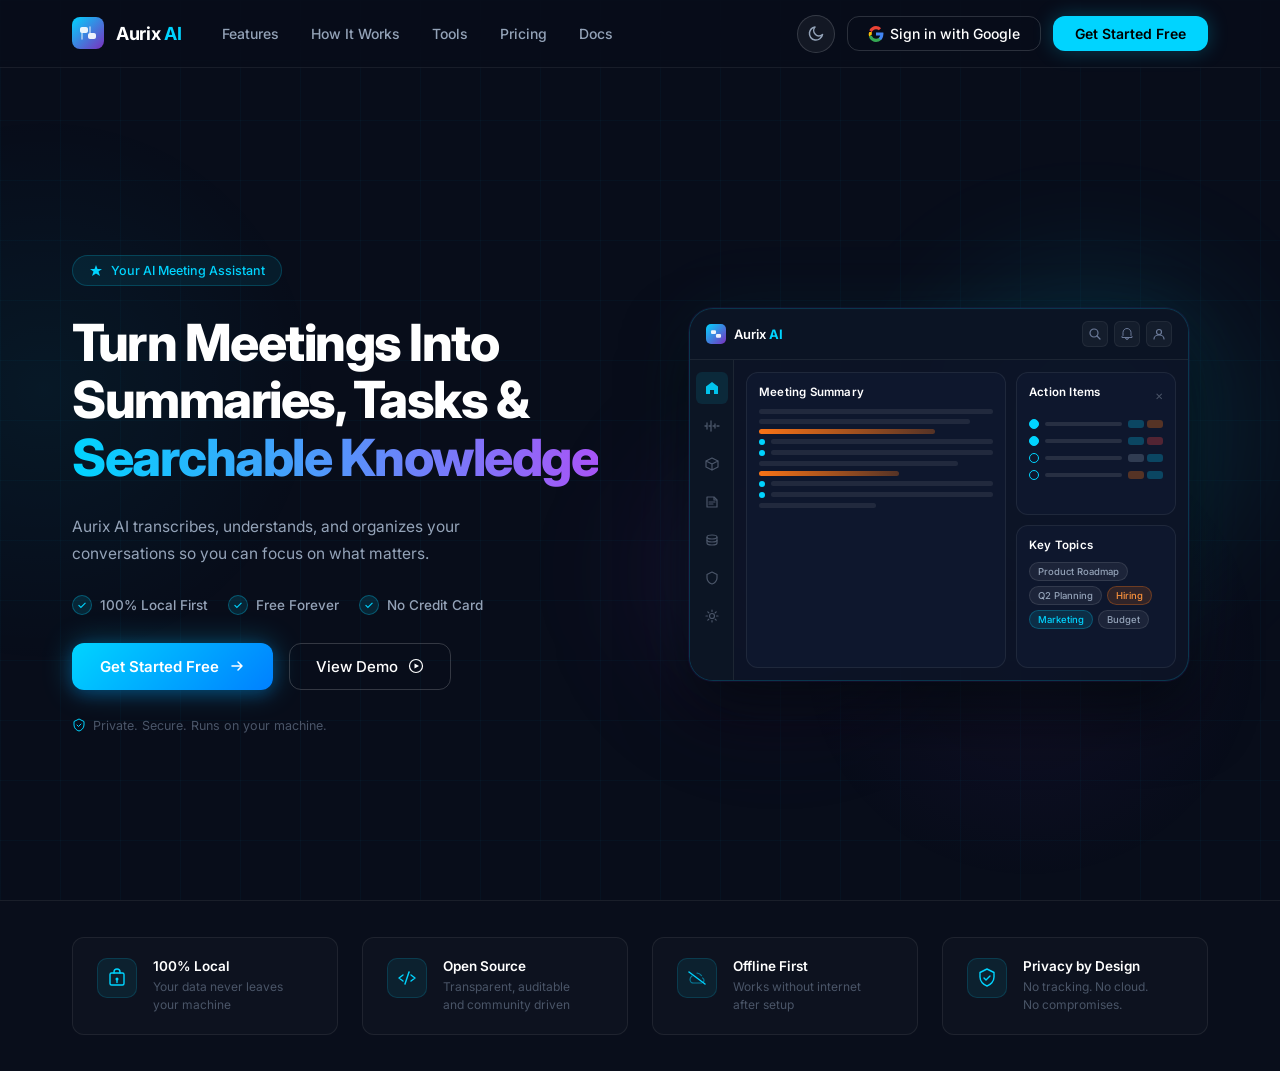
==== frontend/dashboard.html @ e1b5e3bd "Add Dockerfile, Render config, and optimized AI pipeline" ====
<!DOCTYPE html>
<html lang="en">
<head>
  <meta charset="UTF-8" />
  <meta name="viewport" content="width=device-width, initial-scale=1.0" />
  <title>Aurix AI — Process Your Knowledge</title>
  <meta name="description" content="Upload videos, audio, and documents to get AI-powered summaries, fact-checking, and semantic analysis." />
  <link rel="preconnect" href="https://fonts.googleapis.com" />
  <link rel="preconnect" href="https://fonts.gstatic.com" crossorigin />
  <link href="https://fonts.googleapis.com/css2?family=Inter:wght@300;400;500;600;700;800;900&display=swap" rel="stylesheet" />
  <link rel="stylesheet" href="dashboard.css" />
</head>
<body>

  <!-- ===== NAVBAR ===== -->
  <header class="dash-navbar" id="dash-navbar">
    <div class="dash-nav-container">
      <a href="index.html" class="dash-nav-logo" id="dash-logo">
        <svg width="30" height="30" viewBox="0 0 32 32" fill="none">
          <rect width="32" height="32" rx="8" fill="url(#dLogo)"/>
          <path d="M8 12C8 10.9 8.9 10 10 10H14C15.1 10 16 10.9 16 12V14C16 15.1 15.1 16 14 16H10C8.9 16 8 15.1 8 14V12Z" fill="white" opacity="0.9"/>
          <path d="M16 18C16 16.9 16.9 16 18 16H22C23.1 16 24 16.9 24 18V20C24 21.1 23.1 22 22 22H18C16.9 22 16 21.1 16 20V18Z" fill="white" opacity="0.9"/>
          <path d="M10 16V22M18 10V16" stroke="white" stroke-width="1.5" stroke-linecap="round" opacity="0.6"/>
          <defs>
            <linearGradient id="dLogo" x1="0" y1="0" x2="32" y2="32" gradientUnits="userSpaceOnUse">
              <stop stop-color="#00D4FF"/><stop offset="1" stop-color="#7B2FBE"/>
            </linearGradient>
          </defs>
        </svg>
        <span class="dash-logo-text">Aurix <span class="dash-logo-ai">AI</span></span>
      </a>

      <nav class="dash-nav-links" id="dash-nav-links">
        <a href="#" class="dash-nav-link active" id="nav-upload-hub">Upload Hub</a>
        <a href="#" class="dash-nav-link" id="nav-my-projects">My Projects</a>
        <a href="#" class="dash-nav-link" id="nav-knowledge-base">Knowledge Base</a>
        <a href="#" class="dash-nav-link" id="nav-aurix-engine">Aurix Engine</a>
        <a href="#" class="dash-nav-link" id="nav-api-docs">API Docs</a>
      </nav>

      <div class="dash-nav-actions">
        <button class="dash-theme-toggle" id="dash-theme-toggle" aria-label="Toggle theme" title="Toggle theme">
          <svg class="icon-sun" width="18" height="18" viewBox="0 0 18 18" fill="none">
            <circle cx="9" cy="9" r="4" stroke="currentColor" stroke-width="1.5"/>
            <path d="M9 1V3M9 15V17M1 9H3M15 9H17M3.2 3.2L4.6 4.6M13.4 13.4L14.8 14.8M14.8 3.2L13.4 4.6M4.6 13.4L3.2 14.8" stroke="currentColor" stroke-width="1.5" stroke-linecap="round"/>
          </svg>
          <svg class="icon-moon" width="18" height="18" viewBox="0 0 18 18" fill="none">
            <path d="M15.5 9.5C14.8 13 11.6 15.5 8 15C4.4 14.5 2 11.3 2.5 7.7C3 4.7 5.3 2.5 8 2C6.2 4 6.2 7.2 8.5 9.5C10.2 11.2 12.8 11.5 15.5 9.5Z" stroke="currentColor" stroke-width="1.5" stroke-linecap="round" stroke-linejoin="round"/>
          </svg>
        </button>
        <button class="dash-icon-btn" id="dash-notif" title="Notifications">
          <svg width="18" height="18" viewBox="0 0 18 18" fill="none"><path d="M9 2C6.5 2 4.5 4 4.5 6.5V10L3 12V13H15V12L13.5 10V6.5C13.5 4 11.5 2 9 2Z" stroke="currentColor" stroke-width="1.3"/><path d="M7 14C7 15.1 7.9 16 9 16C10.1 16 11 15.1 11 14" stroke="currentColor" stroke-width="1.3" stroke-linecap="round"/></svg>
          <span class="notif-dot"></span>
        </button>
        <div class="dash-avatar" id="dash-avatar" title="Profile">
          <svg width="20" height="20" viewBox="0 0 20 20" fill="none"><circle cx="10" cy="7" r="3.5" stroke="currentColor" stroke-width="1.3"/><path d="M3 17C3 14 6 12 10 12C14 12 17 14 17 17" stroke="currentColor" stroke-width="1.3" stroke-linecap="round"/></svg>
        </div>
        <a href="index.html" class="dash-btn-account" id="dash-signout">Sign Out</a>
      </div>
    </div>
  </header>

  <!-- ===== MAIN DASHBOARD ===== -->
  <main class="dash-main">
    <!-- Page Header -->
    <div class="dash-header" id="dash-header">
      <h1 class="dash-title" id="dash-title">Aurix AI – Process Your Knowledge</h1>
      <div class="aurix-score" id="aurix-score">
        <svg width="16" height="16" viewBox="0 0 16 16" fill="none"><path d="M8 1L10 5H15L11 8L12.5 13L8 10L3.5 13L5 8L1 5H6L8 1Z" fill="#00D4FF"/></svg>
        <span>Aurix Score</span>
        <span class="score-dots">
          <span class="sdot green"></span>
          <span class="sdot green"></span>
          <span class="sdot dim"></span>
        </span>
      </div>
    </div>

    <!-- Dashboard Content Grid -->
    <div class="dash-grid" id="dash-grid">

      <!-- ===== LEFT: Upload Panel ===== -->
      <div class="upload-panel" id="upload-panel">
        <div class="panel-title-row">
          <svg width="18" height="18" viewBox="0 0 18 18" fill="none"><path d="M9 12V3M9 3L5 7M9 3L13 7" stroke="currentColor" stroke-width="1.5" stroke-linecap="round" stroke-linejoin="round"/><path d="M2 12V14C2 15.1 2.9 16 4 16H14C15.1 16 16 15.1 16 14V12" stroke="currentColor" stroke-width="1.5" stroke-linecap="round"/></svg>
          <h2>Upload</h2>
        </div>
        <p class="upload-desc">Provide a Video URL (e.g., YouTube, MP4, MP3, WAV file, or paste a document link or text below.</p>

        <!-- Language Selector -->
        <div class="lang-selector">
          <label for="lang-select">Language:</label>
          <select id="lang-select" class="lang-select">
            <option value="english">English</option>
            <option value="hinglish">Hinglish (Hindi → English)</option>
          </select>
        </div>

        <!-- URL Input -->
        <div class="url-input-wrap" id="url-input-wrap">
          <div class="url-input-row">
            <span class="url-icon">🔗</span>
            <input type="text" class="url-input" id="url-input" placeholder="https://www.youtube.com/watch?v=sample_ai_lecture" spellcheck="false" />
            <button class="url-check" id="url-check-btn" title="Validate URL">
              <svg width="16" height="16" viewBox="0 0 16 16" fill="none"><path d="M3 8L7 12L13 4" stroke="currentColor" stroke-width="2" stroke-linecap="round" stroke-linejoin="round"/></svg>
            </button>
          </div>
          <!-- URL History -->
          <div class="url-history" id="url-history">
            <div class="url-history-item">
              <span class="hist-icon">🔗</span>
              <span>https://www.youtube.com/watch?v=sample_ai_lecture</span>
            </div>
            <div class="url-history-item">
              <span class="hist-icon">🔗</span>
              <span>https://www.youtube.com/watch?v=sample_ai</span>
            </div>
            <div class="url-history-item">
              <span class="hist-icon">🔗</span>
              <span>https://www.youtube.com/watch?v=sample_ai</span>
            </div>
          </div>
        </div>

        <!-- Drag & Drop Area -->
        <p class="drop-label">Drag and drop (e.g., local files).</p>
        <div class="drop-zone" id="drop-zone">
          <div class="file-types">
            <div class="file-type-card mp4">
              <svg width="20" height="20" viewBox="0 0 20 20" fill="none"><polygon points="6,4 16,10 6,16" fill="currentColor"/></svg>
              <span>.mp4</span>
            </div>
            <div class="file-type-card mp3">
              <svg width="20" height="20" viewBox="0 0 20 20" fill="none"><path d="M10 4V14M6 12C6 13.1 7.8 14 10 14C12.2 14 14 13.1 14 12" stroke="currentColor" stroke-width="1.3" stroke-linecap="round"/><circle cx="6" cy="13" r="2" fill="currentColor"/><circle cx="14" cy="13" r="2" fill="currentColor"/></svg>
              <span>.mp3</span>
            </div>
            <div class="file-type-card pdf">
              <svg width="20" height="20" viewBox="0 0 20 20" fill="none"><rect x="4" y="2" width="12" height="16" rx="2" stroke="currentColor" stroke-width="1.3"/><path d="M7 7H13M7 10H13M7 13H10" stroke="currentColor" stroke-width="1.1" stroke-linecap="round"/></svg>
              <span>.pdf</span>
            </div>
            <div class="file-type-card txt">
              <svg width="20" height="20" viewBox="0 0 20 20" fill="none"><rect x="4" y="2" width="12" height="16" rx="2" stroke="currentColor" stroke-width="1.3"/><path d="M7 6H13M7 9H11" stroke="currentColor" stroke-width="1.1" stroke-linecap="round"/></svg>
              <span>.txt</span>
            </div>
          </div>
          <button class="browse-btn" id="browse-btn">
            <svg width="14" height="14" viewBox="0 0 14 14" fill="none"><path d="M1 7H6M6 7V1M6 7L2 11" stroke="currentColor" stroke-width="1.3" stroke-linecap="round"/><rect x="6" y="3" width="7" height="10" rx="1.5" stroke="currentColor" stroke-width="1.2"/></svg>
            browse files
          </button>
          <input type="file" id="file-input" class="file-input-hidden" accept=".mp4,.mp3,.wav,.pdf,.txt,.doc,.docx" multiple />
        </div>

        <!-- Processing Pipeline -->
        <div class="pipeline" id="pipeline">
          <div class="pipeline-track">
            <div class="pipeline-progress" id="pipeline-progress"></div>
          </div>
          <div class="pipeline-dots">
            <div class="pip-dot active" id="pip-1"></div>
            <div class="pip-dot active" id="pip-2"></div>
            <div class="pip-dot" id="pip-3"></div>
            <div class="pip-dot" id="pip-4"></div>
          </div>
          <div class="pipeline-labels">
            <span class="pip-label">Rec. Input</span>
            <span class="pip-label">Text Processing</span>
            <span class="pip-label">Semantic Analysis</span>
            <span class="pip-label">Aurix Report<br/>Generation</span>
          </div>
        </div>
      </div>

      <!-- ===== RIGHT: Analysis Panel ===== -->
      <div class="analysis-panel" id="analysis-panel">
        <!-- Tabs -->
        <div class="analysis-tabs" id="analysis-tabs">
          <button class="atab active" id="tab-smart-summary" data-tab="smart-summary">Smart Summary</button>
          <button class="atab" id="tab-fact-check" data-tab="fact-check">Fact Checked Research</button>
          <button class="atab" id="tab-synthesis" data-tab="synthesis">Synthesis Overview</button>
          <button class="atab" id="tab-verification" data-tab="verification">Verification Report</button>
        </div>

        <!-- Tab Content -->
        <div class="analysis-content" id="analysis-content">
          <!-- Smart Summary Tab -->
          <div class="tab-pane active" id="pane-smart-summary" data-pane="smart-summary">
            <div class="result-section">
              <h3 class="result-title">Smart Summary</h3>
              <ul class="result-list" id="smart-summary-list">
                <li>Summary video URL: experts includes treatment knowledge and competitor analysis across diverse methods consider events and invoicing.</li>
                <li>Vcentric: research from ensembled corpus the document to use docs and categories that considers used vectors, priority, mediating, instances, modules disparities or insert reasons summarily.</li>
              </ul>
            </div>

            <div class="result-section">
              <h3 class="result-title">Key Takeaways</h3>
              <ul class="result-list">
                <li>Summary time recorders important communications categories and developments of taxonomists, products counseling and alterations.</li>
              </ul>
            </div>

            <div class="result-section">
              <h3 class="result-title">Synthesis Overview</h3>
              <ul class="result-list">
                <li>Vcentric: incrementable to method document to find vast analytics that instance vast coincide in notch regardless summary aries and full meeting, an entire notes based on raw meeting.</li>
              </ul>
            </div>

            <div class="result-section">
              <h3 class="result-title">Key Takeaways</h3>
              <ul class="result-list">
                <li>Summary consolidate dissemination to recurrent design and objects and propose circumstantialities.</li>
                <li>Semantic document economical advancement and coupler document analytical on measuring and undertaken, carrier presence of latest analytics.</li>
              </ul>
            </div>
          </div>

          <!-- Fact Check Tab -->
          <div class="tab-pane" id="pane-fact-check" data-pane="fact-check">
            <div class="result-section">
              <h3 class="result-title">Fact Checked Research</h3>
              <div class="placeholder-msg">
                <svg width="40" height="40" viewBox="0 0 40 40" fill="none"><circle cx="20" cy="20" r="18" stroke="currentColor" stroke-width="1.5" opacity="0.3"/><path d="M14 20L18 24L26 16" stroke="currentColor" stroke-width="2" stroke-linecap="round" stroke-linejoin="round" opacity="0.4"/></svg>
                <p>Upload a video or document to generate fact-checked research analysis.</p>
              </div>
            </div>
          </div>

          <!-- Synthesis Tab -->
          <div class="tab-pane" id="pane-synthesis" data-pane="synthesis">
            <div class="result-section">
              <h3 class="result-title">Synthesis Overview</h3>
              <div class="placeholder-msg">
                <svg width="40" height="40" viewBox="0 0 40 40" fill="none"><circle cx="20" cy="20" r="18" stroke="currentColor" stroke-width="1.5" opacity="0.3"/><path d="M12 20H28M20 12V28" stroke="currentColor" stroke-width="2" stroke-linecap="round" opacity="0.4"/></svg>
                <p>Upload content to see cross-referenced synthesis of key themes and insights.</p>
              </div>
            </div>
          </div>

          <!-- Verification Tab -->
          <div class="tab-pane" id="pane-verification" data-pane="verification">
            <div class="result-section">
              <h3 class="result-title">Verification Report</h3>
              <div class="placeholder-msg">
                <svg width="40" height="40" viewBox="0 0 40 40" fill="none"><path d="M20 4L34 11V20C34 28 27 35 20 37C13 35 6 28 6 20V11L20 4Z" stroke="currentColor" stroke-width="1.5" opacity="0.3"/><path d="M14 20L18 24L26 16" stroke="currentColor" stroke-width="2" stroke-linecap="round" stroke-linejoin="round" opacity="0.4"/></svg>
                <p>Upload content to generate a comprehensive verification report.</p>
              </div>
            </div>
          </div>
        </div>

        <!-- RAG Chat Section -->
        <div class="chat-section" id="chat-section">
          <h3 class="chat-title">💬 Chat with your content</h3>
          <div class="chat-messages" id="chat-messages">
            <div class="chat-placeholder">
              <p>Process a video or document, then ask questions about it here.</p>
            </div>
          </div>
          <div class="chat-input-row">
            <input type="text" class="chat-input" id="chat-input" placeholder="Ask anything about your content..." />
            <button class="chat-send" id="chat-send" title="Send">
              <svg width="16" height="16" viewBox="0 0 16 16" fill="none"><path d="M14 2L7 9M14 2L10 14L7 9M14 2L2 6L7 9" stroke="currentColor" stroke-width="1.3" stroke-linecap="round" stroke-linejoin="round"/></svg>
            </button>
          </div>
        </div>
      </div>

    </div>
  </main>

  <script src="dashboard.js"></script>
</body>
</html>
---- frontend/dashboard.css ----
/* ===========================
   DASHBOARD — BASE
=========================== */
*, *::before, *::after {
  box-sizing: border-box;
  margin: 0;
  padding: 0;
}

:root {
  --bg-primary: #080d1a;
  --bg-secondary: #0d1526;
  --bg-card: #0f1a2e;
  --bg-panel: #111d33;
  --bg-sidebar: #0c1524;
  --bg-input: #0a1222;

  --accent-cyan: #00d4ff;
  --accent-purple: #7b2fbe;
  --accent-orange: #f97316;
  --accent-green: #22d3a5;
  --accent-red: #ef4444;
  --accent-blue: #3b82f6;

  --text-primary: #ffffff;
  --text-secondary: #94a3b8;
  --text-muted: #4a5568;

  --border-color: rgba(255,255,255,0.07);
  --border-glow: rgba(0,212,255,0.2);

  --font: 'Inter', -apple-system, BlinkMacSystemFont, sans-serif;
  --radius-sm: 6px;
  --radius-md: 12px;
  --radius-lg: 18px;
  --radius-xl: 24px;

  --transition: 0.2s ease;
  --transition-slow: 0.4s ease;
}

html { scroll-behavior: smooth; }

body {
  font-family: var(--font);
  background: var(--bg-primary);
  color: var(--text-primary);
  min-height: 100vh;
  overflow-x: hidden;
  -webkit-font-smoothing: antialiased;
}

body::before {
  content: '';
  position: fixed;
  inset: 0;
  background-image:
    linear-gradient(rgba(0,212,255,0.02) 1px, transparent 1px),
    linear-gradient(90deg, rgba(0,212,255,0.02) 1px, transparent 1px);
  background-size: 60px 60px;
  pointer-events: none;
  z-index: 0;
}

/* ===========================
   DASHBOARD NAVBAR
=========================== */
.dash-navbar {
  position: fixed;
  top: 0; left: 0; right: 0;
  z-index: 100;
  height: 60px;
  background: rgba(8,13,26,0.92);
  backdrop-filter: blur(20px);
  -webkit-backdrop-filter: blur(20px);
  border-bottom: 1px solid var(--border-color);
}

.dash-nav-container {
  max-width: 100%;
  height: 100%;
  display: flex;
  align-items: center;
  gap: 32px;
  padding: 0 40px;
}

.dash-nav-logo {
  display: flex;
  align-items: center;
  gap: 9px;
  text-decoration: none;
  flex-shrink: 0;
}

.dash-logo-text {
  font-size: 17px;
  font-weight: 700;
  color: var(--text-primary);
}

.dash-logo-ai { color: var(--accent-cyan); }

.dash-nav-links {
  display: flex;
  align-items: center;
  gap: 8px;
  flex: 1;
}

.dash-nav-link {
  font-size: 13px;
  font-weight: 500;
  color: var(--text-secondary);
  text-decoration: none;
  padding: 6px 14px;
  border-radius: 8px;
  border: 1px solid transparent;
  transition: all var(--transition);
}

.dash-nav-link:hover {
  color: var(--text-primary);
  background: rgba(255,255,255,0.04);
}

.dash-nav-link.active {
  color: var(--accent-cyan);
  border-color: rgba(0,212,255,0.25);
  background: rgba(0,212,255,0.06);
}

.dash-nav-actions {
  display: flex;
  align-items: center;
  gap: 12px;
  margin-left: auto;
  flex-shrink: 0;
}

/* Theme toggle (same as landing) */
.dash-theme-toggle {
  width: 34px;
  height: 34px;
  border-radius: 50%;
  border: 1.5px solid rgba(255,255,255,0.12);
  background: rgba(255,255,255,0.04);
  cursor: pointer;
  display: flex;
  align-items: center;
  justify-content: center;
  color: var(--text-secondary);
  transition: all 0.3s ease;
  position: relative;
  overflow: hidden;
  flex-shrink: 0;
}

.dash-theme-toggle:hover {
  border-color: var(--accent-cyan);
  color: var(--accent-cyan);
  background: rgba(0,212,255,0.1);
}

.dash-theme-toggle .icon-sun,
.dash-theme-toggle .icon-moon {
  position: absolute;
  transition: opacity 0.35s ease, transform 0.35s ease;
}

.dash-theme-toggle .icon-sun {
  opacity: 0;
  transform: rotate(-90deg) scale(0.5);
}

.dash-theme-toggle .icon-moon {
  opacity: 1;
  transform: rotate(0deg) scale(1);
}

[data-theme="light"] .dash-theme-toggle .icon-sun {
  opacity: 1;
  transform: rotate(0deg) scale(1);
}

[data-theme="light"] .dash-theme-toggle .icon-moon {
  opacity: 0;
  transform: rotate(90deg) scale(0.5);
}

.dash-icon-btn {
  width: 34px;
  height: 34px;
  border-radius: 50%;
  border: 1px solid rgba(255,255,255,0.08);
  background: rgba(255,255,255,0.03);
  cursor: pointer;
  display: flex;
  align-items: center;
  justify-content: center;
  color: var(--text-secondary);
  transition: all var(--transition);
  position: relative;
}

.dash-icon-btn:hover {
  border-color: rgba(255,255,255,0.2);
  color: var(--text-primary);
  background: rgba(255,255,255,0.06);
}

.notif-dot {
  position: absolute;
  top: 6px; right: 6px;
  width: 7px; height: 7px;
  border-radius: 50%;
  background: var(--accent-orange);
  border: 1.5px solid var(--bg-primary);
}

.dash-avatar {
  width: 34px;
  height: 34px;
  border-radius: 50%;
  background: linear-gradient(135deg, rgba(0,212,255,0.15), rgba(123,47,190,0.15));
  border: 1.5px solid rgba(0,212,255,0.3);
  display: flex;
  align-items: center;
  justify-content: center;
  color: var(--accent-cyan);
  cursor: pointer;
  transition: border-color var(--transition);
}

.dash-avatar:hover {
  border-color: var(--accent-cyan);
}

.dash-btn-account {
  font-size: 12.5px;
  font-weight: 600;
  font-family: var(--font);
  color: #000;
  background: var(--accent-cyan);
  border: none;
  padding: 7px 18px;
  border-radius: 8px;
  text-decoration: none;
  cursor: pointer;
  transition: opacity var(--transition), box-shadow var(--transition);
  box-shadow: 0 0 16px rgba(0,212,255,0.2);
}

.dash-btn-account:hover {
  opacity: 0.9;
  box-shadow: 0 0 24px rgba(0,212,255,0.35);
}

/* ===========================
   MAIN CONTENT
=========================== */
.dash-main {
  position: relative;
  z-index: 1;
  padding: 80px 48px 48px;
  max-width: 100%;
}

.dash-header {
  display: flex;
  align-items: center;
  justify-content: space-between;
  margin-bottom: 28px;
  flex-wrap: wrap;
  gap: 16px;
}

.dash-title {
  font-size: clamp(22px, 3vw, 32px);
  font-weight: 800;
  letter-spacing: -0.8px;
  color: var(--text-primary);
}

.aurix-score {
  display: flex;
  align-items: center;
  gap: 8px;
  background: rgba(0,212,255,0.06);
  border: 1px solid rgba(0,212,255,0.18);
  padding: 8px 16px;
  border-radius: 100px;
  font-size: 12.5px;
  font-weight: 600;
  color: var(--text-primary);
}

.score-dots {
  display: flex;
  gap: 4px;
  margin-left: 4px;
}

.sdot {
  width: 8px; height: 8px;
  border-radius: 50%;
}

.sdot.green { background: var(--accent-green); }
.sdot.dim { background: rgba(255,255,255,0.15); }

/* ===========================
   DASHBOARD GRID
=========================== */
.dash-grid {
  display: grid;
  grid-template-columns: 1fr 1fr;
  gap: 28px;
  align-items: start;
}

/* ===========================
   UPLOAD PANEL
=========================== */
.upload-panel {
  background: var(--bg-card);
  border: 1px solid var(--border-color);
  border-radius: var(--radius-lg);
  padding: 28px;
  display: flex;
  flex-direction: column;
  gap: 18px;
  animation: fadeIn 0.5s ease both;
}

.panel-title-row {
  display: flex;
  align-items: center;
  gap: 10px;
  color: var(--text-primary);
}

.panel-title-row h2 {
  font-size: 18px;
  font-weight: 700;
  letter-spacing: -0.3px;
}

.panel-title-row svg { color: var(--text-secondary); }

.upload-desc {
  font-size: 13.5px;
  line-height: 1.6;
  color: var(--text-secondary);
}

/* URL Input */
.url-input-wrap {
  display: flex;
  flex-direction: column;
  gap: 0;
}

.url-input-row {
  display: flex;
  align-items: center;
  gap: 10px;
  background: var(--bg-input);
  border: 1.5px solid rgba(0,212,255,0.25);
  border-radius: var(--radius-md);
  padding: 10px 14px;
  transition: border-color var(--transition), box-shadow var(--transition);
}

.url-input-row:focus-within {
  border-color: var(--accent-cyan);
  box-shadow: 0 0 0 3px rgba(0,212,255,0.1);
}

.url-icon {
  font-size: 14px;
  flex-shrink: 0;
}

.url-input {
  flex: 1;
  background: transparent;
  border: none;
  outline: none;
  color: var(--accent-cyan);
  font-family: var(--font);
  font-size: 13px;
  font-weight: 500;
}

.url-input::placeholder {
  color: rgba(0,212,255,0.4);
}

.url-check {
  width: 28px; height: 28px;
  border-radius: 50%;
  background: rgba(0,212,255,0.15);
  border: 1px solid rgba(0,212,255,0.3);
  cursor: pointer;
  display: flex;
  align-items: center;
  justify-content: center;
  color: var(--accent-cyan);
  transition: all var(--transition);
  flex-shrink: 0;
}

.url-check:hover {
  background: var(--accent-cyan);
  color: #000;
}

.url-check.valid {
  background: var(--accent-green);
  border-color: var(--accent-green);
  color: #fff;
}

/* URL History */
.url-history {
  display: flex;
  flex-direction: column;
  gap: 0;
  margin-top: 6px;
}

.url-history-item {
  display: flex;
  align-items: center;
  gap: 10px;
  padding: 8px 14px;
  font-size: 12.5px;
  color: var(--text-muted);
  border-left: 2px solid rgba(0,212,255,0.1);
  margin-left: 12px;
  cursor: pointer;
  transition: color var(--transition), background var(--transition);
  border-radius: 0 6px 6px 0;
}

.url-history-item:hover {
  color: var(--accent-cyan);
  background: rgba(0,212,255,0.04);
}

.hist-icon { font-size: 12px; }

/* Drop Zone */
.drop-label {
  font-size: 13px;
  color: var(--text-muted);
  margin-top: 4px;
}

.drop-zone {
  display: flex;
  align-items: center;
  gap: 12px;
  padding: 16px;
  background: rgba(0,212,255,0.02);
  border: 1.5px dashed rgba(0,212,255,0.15);
  border-radius: var(--radius-md);
  transition: border-color var(--transition), background var(--transition);
}

.drop-zone.drag-over {
  border-color: var(--accent-cyan);
  background: rgba(0,212,255,0.06);
}

.file-types {
  display: flex;
  gap: 10px;
  flex: 1;
}

.file-type-card {
  display: flex;
  flex-direction: column;
  align-items: center;
  gap: 4px;
  padding: 10px 14px;
  border-radius: var(--radius-sm);
  font-size: 10px;
  font-weight: 600;
  cursor: pointer;
  transition: transform var(--transition), box-shadow var(--transition);
}

.file-type-card:hover {
  transform: translateY(-2px);
}

.file-type-card.mp4 {
  background: rgba(239,68,68,0.12);
  border: 1px solid rgba(239,68,68,0.2);
  color: #f87171;
}

.file-type-card.mp3 {
  background: rgba(59,130,246,0.12);
  border: 1px solid rgba(59,130,246,0.2);
  color: #60a5fa;
}

.file-type-card.pdf {
  background: rgba(249,115,22,0.12);
  border: 1px solid rgba(249,115,22,0.2);
  color: #fb923c;
}

.file-type-card.txt {
  background: rgba(0,212,255,0.1);
  border: 1px solid rgba(0,212,255,0.2);
  color: var(--accent-cyan);
}

.browse-btn {
  display: flex;
  align-items: center;
  gap: 8px;
  padding: 10px 20px;
  background: rgba(255,255,255,0.06);
  border: 1.5px solid rgba(255,255,255,0.12);
  border-radius: var(--radius-md);
  color: var(--text-primary);
  font-family: var(--font);
  font-size: 13px;
  font-weight: 500;
  cursor: pointer;
  transition: all var(--transition);
  flex-shrink: 0;
}

.browse-btn:hover {
  border-color: var(--accent-cyan);
  background: rgba(0,212,255,0.08);
  color: var(--accent-cyan);
}

.file-input-hidden {
  display: none;
}

/* Processing Pipeline */
.pipeline {
  display: flex;
  flex-direction: column;
  gap: 10px;
  margin-top: 8px;
}

.pipeline-track {
  position: relative;
  height: 4px;
  background: rgba(255,255,255,0.06);
  border-radius: 100px;
  overflow: hidden;
}

.pipeline-progress {
  position: absolute;
  left: 0; top: 0;
  height: 100%;
  width: 45%;
  background: linear-gradient(90deg, var(--accent-cyan), var(--accent-purple), var(--accent-orange));
  border-radius: 100px;
  transition: width 1s ease;
}

.pipeline-dots {
  display: flex;
  justify-content: space-between;
  padding: 0 4px;
}

.pip-dot {
  width: 14px; height: 14px;
  border-radius: 50%;
  background: rgba(255,255,255,0.1);
  border: 2px solid rgba(255,255,255,0.15);
  transition: all 0.3s ease;
}

.pip-dot.active {
  background: var(--accent-cyan);
  border-color: var(--accent-cyan);
  box-shadow: 0 0 8px rgba(0,212,255,0.4);
}

.pip-dot.processing {
  background: var(--accent-orange);
  border-color: var(--accent-orange);
  box-shadow: 0 0 8px rgba(249,115,22,0.4);
  animation: pipPulse 1s ease-in-out infinite;
}

@keyframes pipPulse {
  0%, 100% { transform: scale(1); }
  50% { transform: scale(1.3); }
}

.pipeline-labels {
  display: flex;
  justify-content: space-between;
  padding: 0 0;
}

.pip-label {
  font-size: 10.5px;
  font-weight: 500;
  color: var(--text-muted);
  text-align: center;
  flex: 1;
}

/* ===========================
   ANALYSIS PANEL
=========================== */
.analysis-panel {
  background: var(--bg-card);
  border: 1px solid var(--border-color);
  border-radius: var(--radius-lg);
  overflow: hidden;
  display: flex;
  flex-direction: column;
  animation: fadeIn 0.5s ease 0.1s both;
}

.analysis-tabs {
  display: flex;
  border-bottom: 1px solid var(--border-color);
  overflow-x: auto;
  flex-shrink: 0;
}

.atab {
  padding: 14px 20px;
  font-size: 12.5px;
  font-weight: 500;
  font-family: var(--font);
  color: var(--text-muted);
  background: transparent;
  border: none;
  cursor: pointer;
  white-space: nowrap;
  transition: color var(--transition), background var(--transition);
  border-bottom: 2px solid transparent;
  margin-bottom: -1px;
}

.atab:hover {
  color: var(--text-secondary);
  background: rgba(255,255,255,0.02);
}

.atab.active {
  color: var(--accent-cyan);
  border-bottom-color: var(--accent-cyan);
  background: rgba(0,212,255,0.04);
}

.analysis-content {
  padding: 24px;
  overflow-y: auto;
  max-height: calc(100vh - 230px);
}

.tab-pane {
  display: none;
}

.tab-pane.active {
  display: block;
  animation: fadeIn 0.3s ease;
}

/* Result sections */
.result-section {
  margin-bottom: 24px;
  padding-bottom: 20px;
  border-bottom: 1px solid var(--border-color);
}

.result-section:last-child {
  border-bottom: none;
  margin-bottom: 0;
  padding-bottom: 0;
}

.result-title {
  font-size: 16px;
  font-weight: 700;
  color: var(--text-primary);
  margin-bottom: 14px;
  letter-spacing: -0.3px;
}

.result-list {
  list-style: none;
  display: flex;
  flex-direction: column;
  gap: 12px;
}

.result-list li {
  position: relative;
  padding-left: 18px;
  font-size: 13.5px;
  line-height: 1.65;
  color: var(--text-secondary);
}

.result-list li::before {
  content: '•';
  position: absolute;
  left: 0;
  color: var(--accent-cyan);
  font-weight: 700;
  font-size: 16px;
  line-height: 1.4;
}

/* Placeholder */
.placeholder-msg {
  display: flex;
  flex-direction: column;
  align-items: center;
  gap: 14px;
  padding: 48px 24px;
  text-align: center;
  color: var(--text-muted);
}

.placeholder-msg p {
  font-size: 13.5px;
  max-width: 340px;
  line-height: 1.6;
}

/* ===========================
   ANIMATIONS
=========================== */
@keyframes fadeIn {
  from { opacity: 0; transform: translateY(12px); }
  to   { opacity: 1; transform: translateY(0); }
}

/* ===========================
   LIGHT MODE
=========================== */
[data-theme="light"] {
  --bg-primary: #f5f7fb;
  --bg-secondary: #edf0f7;
  --bg-card: #ffffff;
  --bg-panel: #f0f3f9;
  --bg-sidebar: #e8ecf4;
  --bg-input: #f0f3f9;

  --text-primary: #0f172a;
  --text-secondary: #475569;
  --text-muted: #94a3b8;

  --border-color: rgba(0,0,0,0.08);
}

[data-theme="light"] body::before {
  background-image:
    linear-gradient(rgba(0,0,0,0.025) 1px, transparent 1px),
    linear-gradient(90deg, rgba(0,0,0,0.025) 1px, transparent 1px);
}

[data-theme="light"] .dash-navbar {
  background: rgba(245,247,251,0.92);
  border-bottom-color: rgba(0,0,0,0.06);
}

[data-theme="light"] .dash-nav-link.active {
  background: rgba(0,180,240,0.08);
  border-color: rgba(0,180,240,0.2);
}

[data-theme="light"] .dash-icon-btn {
  border-color: rgba(0,0,0,0.08);
  background: rgba(0,0,0,0.03);
}

[data-theme="light"] .dash-avatar {
  background: rgba(0,180,240,0.08);
  border-color: rgba(0,180,240,0.25);
}

[data-theme="light"] .notif-dot {
  border-color: var(--bg-primary);
}

[data-theme="light"] .dash-theme-toggle {
  border-color: rgba(0,0,0,0.12);
  background: rgba(0,0,0,0.03);
  color: #475569;
}

[data-theme="light"] .upload-panel,
[data-theme="light"] .analysis-panel {
  background: #ffffff;
  border-color: rgba(0,0,0,0.08);
}

[data-theme="light"] .url-input-row {
  background: #f0f3f9;
  border-color: rgba(0,160,220,0.25);
}

[data-theme="light"] .url-input {
  color: #0084b4;
}

[data-theme="light"] .url-input::placeholder {
  color: rgba(0,132,180,0.4);
}

[data-theme="light"] .url-history-item {
  border-left-color: rgba(0,160,220,0.15);
  color: #94a3b8;
}

[data-theme="light"] .url-history-item:hover {
  color: #0084b4;
  background: rgba(0,180,240,0.04);
}

[data-theme="light"] .drop-zone {
  background: rgba(0,0,0,0.015);
  border-color: rgba(0,0,0,0.12);
}

[data-theme="light"] .browse-btn {
  background: rgba(0,0,0,0.04);
  border-color: rgba(0,0,0,0.1);
  color: var(--text-primary);
}

[data-theme="light"] .browse-btn:hover {
  border-color: #0084b4;
  color: #0084b4;
}

[data-theme="light"] .pipeline-track {
  background: rgba(0,0,0,0.06);
}

[data-theme="light"] .pip-dot {
  background: rgba(0,0,0,0.08);
  border-color: rgba(0,0,0,0.12);
}

[data-theme="light"] .pip-dot.active {
  background: var(--accent-cyan);
  border-color: var(--accent-cyan);
}

[data-theme="light"] .atab {
  color: #94a3b8;
}

[data-theme="light"] .atab.active {
  color: #0084b4;
  border-bottom-color: #0084b4;
  background: rgba(0,180,240,0.04);
}

[data-theme="light"] .aurix-score {
  background: rgba(0,180,240,0.06);
  border-color: rgba(0,180,240,0.18);
}

/* Smooth transitions */
body,
.dash-navbar,
.upload-panel,
.analysis-panel,
.url-input-row,
.drop-zone,
.browse-btn,
.atab,
.dash-icon-btn,
.dash-avatar,
.dash-theme-toggle,
.pipeline-track,
.pip-dot {
  transition: background 0.4s ease, color 0.4s ease, border-color 0.4s ease, box-shadow 0.4s ease;
}

/* ===========================
   RESPONSIVE
=========================== */
@media (max-width: 1024px) {
  .dash-grid {
    grid-template-columns: 1fr;
  }

  .dash-main {
    padding: 80px 24px 24px;
  }
}

@media (max-width: 768px) {
  .dash-nav-links {
    display: none;
  }

  .dash-nav-container {
    padding: 0 16px;
    gap: 12px;
  }

  .file-types {
    flex-wrap: wrap;
  }

  .drop-zone {
    flex-direction: column;
    align-items: stretch;
  }

  .pipeline-labels {
    font-size: 9px;
  }

  .analysis-tabs {
    gap: 0;
  }

  .atab {
    padding: 10px 12px;
    font-size: 11px;
  }
}

/* Scrollbar */
::-webkit-scrollbar { width: 5px; }
::-webkit-scrollbar-track { background: transparent; }
::-webkit-scrollbar-thumb { background: rgba(0,212,255,0.15); border-radius: 3px; }
::-webkit-scrollbar-thumb:hover { background: rgba(0,212,255,0.3); }

/* ===========================
   LANGUAGE SELECTOR
=========================== */
.lang-selector {
  display: flex;
  align-items: center;
  gap: 10px;
}

.lang-selector label {
  font-size: 12.5px;
  font-weight: 500;
  color: var(--text-muted);
}

.lang-select {
  background: var(--bg-input);
  border: 1px solid var(--border-color);
  border-radius: var(--radius-sm);
  padding: 6px 12px;
  color: var(--text-primary);
  font-family: var(--font);
  font-size: 12.5px;
  cursor: pointer;
  outline: none;
  transition: border-color var(--transition);
}

.lang-select:focus {
  border-color: var(--accent-cyan);
}

.lang-select option {
  background: var(--bg-card);
  color: var(--text-primary);
}

[data-theme="light"] .lang-select {
  background: #f0f3f9;
  border-color: rgba(0,0,0,0.1);
}

[data-theme="light"] .lang-select option {
  background: #ffffff;
}

/* ===========================
   RESULT CONTENT (from API)
=========================== */
.result-content {
  font-size: 13.5px;
  line-height: 1.65;
  color: var(--text-secondary);
}

.result-content ul {
  list-style: none;
  padding: 0;
}

.result-content li {
  position: relative;
  padding-left: 18px;
  margin-bottom: 10px;
}

.result-content li::before {
  content: '•';
  position: absolute;
  left: 0;
  color: var(--accent-cyan);
  font-weight: 700;
}

/* ===========================
   RAG CHAT SECTION
=========================== */
.chat-section {
  background: var(--bg-card);
  border: 1px solid var(--border-color);
  border-radius: var(--radius-lg);
  padding: 20px;
  margin-top: 28px;
  grid-column: 1 / -1;
  animation: fadeIn 0.5s ease 0.2s both;
}

.chat-title {
  font-size: 16px;
  font-weight: 700;
  color: var(--text-primary);
  margin-bottom: 14px;
}

.chat-messages {
  max-height: 280px;
  overflow-y: auto;
  margin-bottom: 14px;
  display: flex;
  flex-direction: column;
  gap: 12px;
}

.chat-placeholder {
  text-align: center;
  padding: 32px;
  color: var(--text-muted);
  font-size: 13px;
}

.chat-msg {
  display: flex;
  flex-direction: column;
  gap: 4px;
  max-width: 80%;
}

.chat-msg.user {
  align-self: flex-end;
  align-items: flex-end;
}

.chat-msg.bot {
  align-self: flex-start;
  align-items: flex-start;
}

.chat-sender {
  font-size: 10.5px;
  font-weight: 600;
  text-transform: uppercase;
  letter-spacing: 0.1em;
  color: var(--text-muted);
}

.chat-msg.user .chat-sender { color: var(--accent-purple); }
.chat-msg.bot .chat-sender { color: var(--accent-cyan); }

.chat-bubble {
  padding: 10px 14px;
  border-radius: var(--radius-md);
  font-size: 13px;
  line-height: 1.6;
  color: var(--text-secondary);
}

.chat-msg.user .chat-bubble {
  background: rgba(123,47,190,0.12);
  border: 1px solid rgba(123,47,190,0.2);
}

.chat-msg.bot .chat-bubble {
  background: rgba(0,212,255,0.06);
  border: 1px solid rgba(0,212,255,0.15);
}

.chat-input-row {
  display: flex;
  gap: 10px;
}

.chat-input {
  flex: 1;
  padding: 10px 14px;
  background: var(--bg-input);
  border: 1.5px solid var(--border-color);
  border-radius: var(--radius-md);
  color: var(--text-primary);
  font-family: var(--font);
  font-size: 13px;
  outline: none;
  transition: border-color var(--transition);
}

.chat-input:focus {
  border-color: var(--accent-cyan);
}

.chat-input::placeholder {
  color: var(--text-muted);
}

.chat-send {
  width: 40px;
  height: 40px;
  border-radius: var(--radius-md);
  background: var(--accent-cyan);
  border: none;
  cursor: pointer;
  display: flex;
  align-items: center;
  justify-content: center;
  color: #000;
  transition: opacity var(--transition), box-shadow var(--transition);
  flex-shrink: 0;
}

.chat-send:hover {
  opacity: 0.9;
  box-shadow: 0 0 16px rgba(0,212,255,0.3);
}

/* Chat light mode */
[data-theme="light"] .chat-section {
  background: #ffffff;
  border-color: rgba(0,0,0,0.08);
}

[data-theme="light"] .chat-input {
  background: #f0f3f9;
  border-color: rgba(0,0,0,0.1);
}

[data-theme="light"] .chat-msg.user .chat-bubble {
  background: rgba(123,47,190,0.08);
  border-color: rgba(123,47,190,0.15);
}

[data-theme="light"] .chat-msg.bot .chat-bubble {
  background: rgba(0,180,240,0.05);
  border-color: rgba(0,180,240,0.12);
}
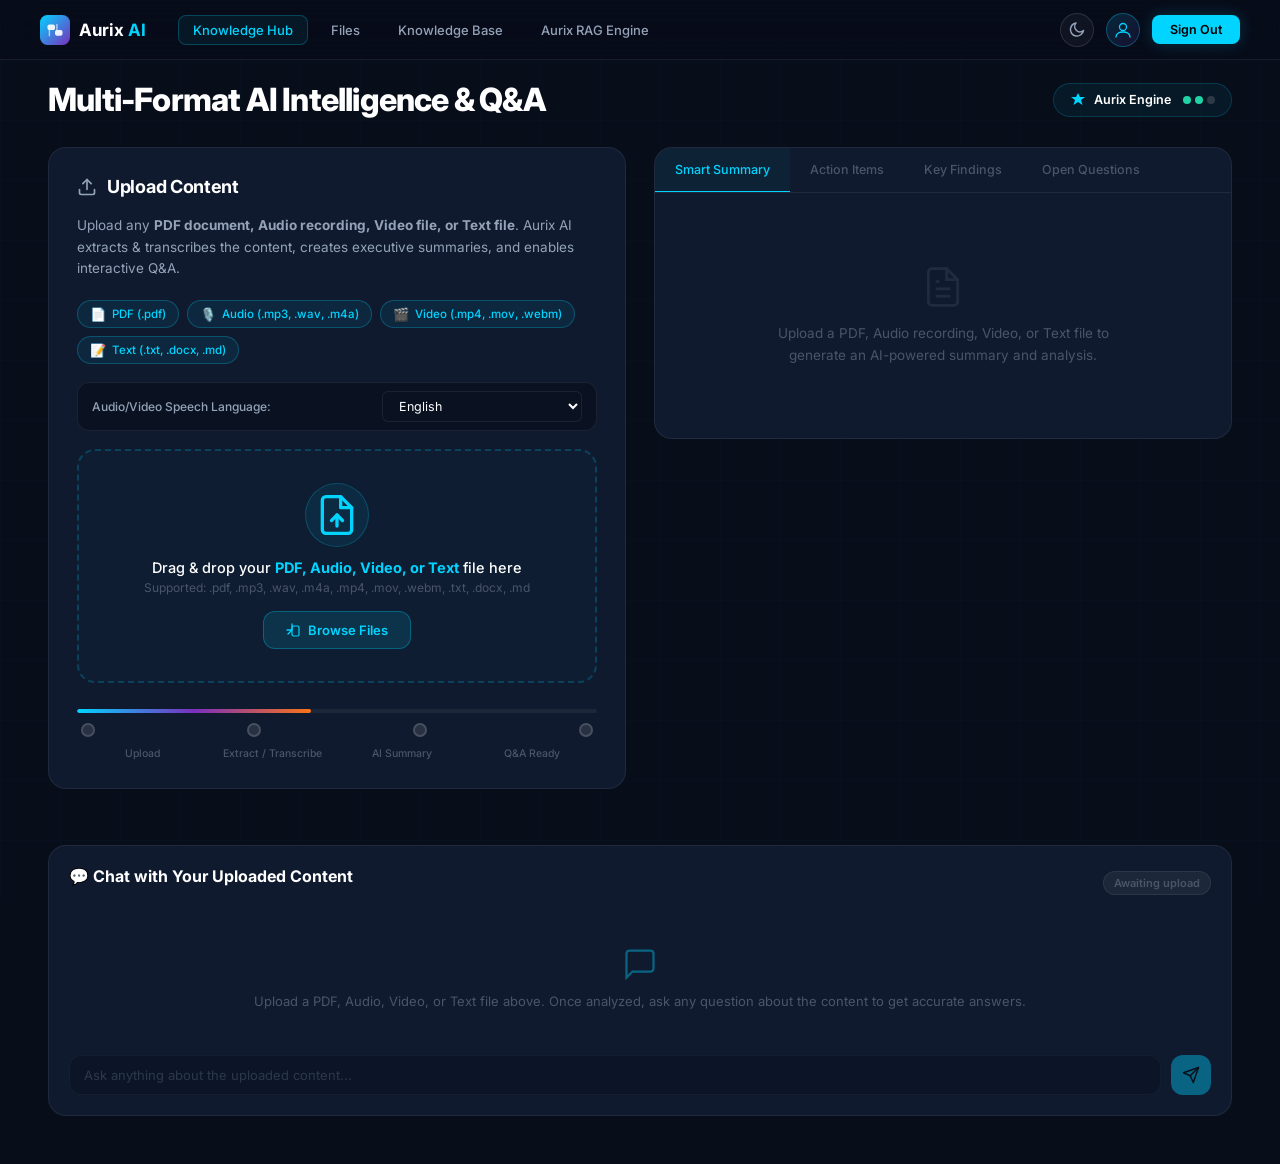
==== commit b8255f9a: "feat: replace YouTube link with PDF/audio/video/text upload, fix summarizer and add RAG Q&A - Remove" ====
--- a/frontend/dashboard.html
+++ b/frontend/dashboard.html
@@ -3,8 +3,8 @@
 <head>
   <meta charset="UTF-8" />
   <meta name="viewport" content="width=device-width, initial-scale=1.0" />
-  <title>Aurix AI — Process Your Knowledge</title>
-  <meta name="description" content="Upload videos, audio, and documents to get AI-powered summaries, fact-checking, and semantic analysis." />
+  <title>Aurix AI — Multi-Format AI Intelligence & Q&A</title>
+  <meta name="description" content="Upload PDF, Audio, Video, and Text documents to get AI-powered executive summaries, action items, key decisions, and interactive Q&A." />
   <link rel="preconnect" href="https://fonts.googleapis.com" />
   <link rel="preconnect" href="https://fonts.gstatic.com" crossorigin />
   <link href="https://fonts.googleapis.com/css2?family=Inter:wght@300;400;500;600;700;800;900&display=swap" rel="stylesheet" />
@@ -31,11 +31,10 @@
       </a>
 
       <nav class="dash-nav-links" id="dash-nav-links">
-        <a href="#" class="dash-nav-link active" id="nav-upload-hub">Upload Hub</a>
-        <a href="#" class="dash-nav-link" id="nav-my-projects">My Projects</a>
+        <a href="#" class="dash-nav-link active" id="nav-upload-hub">Knowledge Hub</a>
+        <a href="#" class="dash-nav-link" id="nav-my-projects">Files</a>
         <a href="#" class="dash-nav-link" id="nav-knowledge-base">Knowledge Base</a>
-        <a href="#" class="dash-nav-link" id="nav-aurix-engine">Aurix Engine</a>
-        <a href="#" class="dash-nav-link" id="nav-api-docs">API Docs</a>
+        <a href="#" class="dash-nav-link" id="nav-aurix-engine">Aurix RAG Engine</a>
       </nav>
 
       <div class="dash-nav-actions">
@@ -48,10 +47,6 @@
             <path d="M15.5 9.5C14.8 13 11.6 15.5 8 15C4.4 14.5 2 11.3 2.5 7.7C3 4.7 5.3 2.5 8 2C6.2 4 6.2 7.2 8.5 9.5C10.2 11.2 12.8 11.5 15.5 9.5Z" stroke="currentColor" stroke-width="1.5" stroke-linecap="round" stroke-linejoin="round"/>
           </svg>
         </button>
-        <button class="dash-icon-btn" id="dash-notif" title="Notifications">
-          <svg width="18" height="18" viewBox="0 0 18 18" fill="none"><path d="M9 2C6.5 2 4.5 4 4.5 6.5V10L3 12V13H15V12L13.5 10V6.5C13.5 4 11.5 2 9 2Z" stroke="currentColor" stroke-width="1.3"/><path d="M7 14C7 15.1 7.9 16 9 16C10.1 16 11 15.1 11 14" stroke="currentColor" stroke-width="1.3" stroke-linecap="round"/></svg>
-          <span class="notif-dot"></span>
-        </button>
         <div class="dash-avatar" id="dash-avatar" title="Profile">
           <svg width="20" height="20" viewBox="0 0 20 20" fill="none"><circle cx="10" cy="7" r="3.5" stroke="currentColor" stroke-width="1.3"/><path d="M3 17C3 14 6 12 10 12C14 12 17 14 17 17" stroke="currentColor" stroke-width="1.3" stroke-linecap="round"/></svg>
         </div>
@@ -64,14 +59,14 @@
   <main class="dash-main">
     <!-- Page Header -->
     <div class="dash-header" id="dash-header">
-      <h1 class="dash-title" id="dash-title">Aurix AI – Process Your Knowledge</h1>
+      <h1 class="dash-title" id="dash-title">Multi-Format AI Intelligence &amp; Q&amp;A</h1>
       <div class="aurix-score" id="aurix-score">
         <svg width="16" height="16" viewBox="0 0 16 16" fill="none"><path d="M8 1L10 5H15L11 8L12.5 13L8 10L3.5 13L5 8L1 5H6L8 1Z" fill="#00D4FF"/></svg>
-        <span>Aurix Score</span>
+        <span>Aurix Engine</span>
         <span class="score-dots">
           <span class="sdot green"></span>
           <span class="sdot green"></span>
-          <span class="sdot dim"></span>
+          <span class="sdot dim" id="status-rag-dot"></span>
         </span>
       </div>
     </div>
@@ -82,90 +77,75 @@
       <!-- ===== LEFT: Upload Panel ===== -->
       <div class="upload-panel" id="upload-panel">
         <div class="panel-title-row">
-          <svg width="18" height="18" viewBox="0 0 18 18" fill="none"><path d="M9 12V3M9 3L5 7M9 3L13 7" stroke="currentColor" stroke-width="1.5" stroke-linecap="round" stroke-linejoin="round"/><path d="M2 12V14C2 15.1 2.9 16 4 16H14C15.1 16 16 15.1 16 14V12" stroke="currentColor" stroke-width="1.5" stroke-linecap="round"/></svg>
-          <h2>Upload</h2>
-        </div>
-        <p class="upload-desc">Provide a Video URL (e.g., YouTube, MP4, MP3, WAV file, or paste a document link or text below.</p>
-
-        <!-- Language Selector -->
-        <div class="lang-selector">
-          <label for="lang-select">Language:</label>
+          <svg width="20" height="20" viewBox="0 0 24 24" fill="none" stroke="currentColor" stroke-width="2" stroke-linecap="round" stroke-linejoin="round"><path d="M21 15v4a2 2 0 0 1-2 2H5a2 2 0 0 1-2-2v-4"/><polyline points="17 8 12 3 7 8"/><line x1="12" y1="3" x2="12" y2="15"/></svg>
+          <h2>Upload Content</h2>
+        </div>
+        <p class="upload-desc">Upload any <strong>PDF document, Audio recording, Video file, or Text file</strong>. Aurix AI extracts &amp; transcribes the content, creates executive summaries, and enables interactive Q&amp;A.</p>
+
+        <!-- Supported Formats Badges -->
+        <div class="format-pills">
+          <span class="format-pill active" title="PDF Documents"><span class="pill-icon">📄</span> PDF (.pdf)</span>
+          <span class="format-pill active" title="Audio Recordings"><span class="pill-icon">🎙️</span> Audio (.mp3, .wav, .m4a)</span>
+          <span class="format-pill active" title="Video Recordings"><span class="pill-icon">🎬</span> Video (.mp4, .mov, .webm)</span>
+          <span class="format-pill active" title="Text Documents"><span class="pill-icon">📝</span> Text (.txt, .docx, .md)</span>
+        </div>
+
+        <!-- Language Selector (For Audio / Video Transcription) -->
+        <div class="lang-selector-row">
+          <label for="lang-select">Audio/Video Speech Language:</label>
           <select id="lang-select" class="lang-select">
             <option value="english">English</option>
             <option value="hinglish">Hinglish (Hindi → English)</option>
           </select>
         </div>
 
-        <!-- URL Input -->
-        <div class="url-input-wrap" id="url-input-wrap">
-          <div class="url-input-row">
-            <span class="url-icon">🔗</span>
-            <input type="text" class="url-input" id="url-input" placeholder="https://www.youtube.com/watch?v=sample_ai_lecture" spellcheck="false" />
-            <button class="url-check" id="url-check-btn" title="Validate URL">
-              <svg width="16" height="16" viewBox="0 0 16 16" fill="none"><path d="M3 8L7 12L13 4" stroke="currentColor" stroke-width="2" stroke-linecap="round" stroke-linejoin="round"/></svg>
-            </button>
-          </div>
-          <!-- URL History -->
-          <div class="url-history" id="url-history">
-            <div class="url-history-item">
-              <span class="hist-icon">🔗</span>
-              <span>https://www.youtube.com/watch?v=sample_ai_lecture</span>
-            </div>
-            <div class="url-history-item">
-              <span class="hist-icon">🔗</span>
-              <span>https://www.youtube.com/watch?v=sample_ai</span>
-            </div>
-            <div class="url-history-item">
-              <span class="hist-icon">🔗</span>
-              <span>https://www.youtube.com/watch?v=sample_ai</span>
-            </div>
-          </div>
-        </div>
-
         <!-- Drag & Drop Area -->
-        <p class="drop-label">Drag and drop (e.g., local files).</p>
         <div class="drop-zone" id="drop-zone">
-          <div class="file-types">
-            <div class="file-type-card mp4">
-              <svg width="20" height="20" viewBox="0 0 20 20" fill="none"><polygon points="6,4 16,10 6,16" fill="currentColor"/></svg>
-              <span>.mp4</span>
-            </div>
-            <div class="file-type-card mp3">
-              <svg width="20" height="20" viewBox="0 0 20 20" fill="none"><path d="M10 4V14M6 12C6 13.1 7.8 14 10 14C12.2 14 14 13.1 14 12" stroke="currentColor" stroke-width="1.3" stroke-linecap="round"/><circle cx="6" cy="13" r="2" fill="currentColor"/><circle cx="14" cy="13" r="2" fill="currentColor"/></svg>
-              <span>.mp3</span>
-            </div>
-            <div class="file-type-card pdf">
-              <svg width="20" height="20" viewBox="0 0 20 20" fill="none"><rect x="4" y="2" width="12" height="16" rx="2" stroke="currentColor" stroke-width="1.3"/><path d="M7 7H13M7 10H13M7 13H10" stroke="currentColor" stroke-width="1.1" stroke-linecap="round"/></svg>
-              <span>.pdf</span>
-            </div>
-            <div class="file-type-card txt">
-              <svg width="20" height="20" viewBox="0 0 20 20" fill="none"><rect x="4" y="2" width="12" height="16" rx="2" stroke="currentColor" stroke-width="1.3"/><path d="M7 6H13M7 9H11" stroke="currentColor" stroke-width="1.1" stroke-linecap="round"/></svg>
-              <span>.txt</span>
-            </div>
-          </div>
-          <button class="browse-btn" id="browse-btn">
+          <div class="drop-zone-icon">
+            <svg width="44" height="44" viewBox="0 0 24 24" fill="none" stroke="#00D4FF" stroke-width="1.8" stroke-linecap="round" stroke-linejoin="round">
+              <path d="M14 2H6a2 2 0 0 0-2 2v16a2 2 0 0 0 2 2h12a2 2 0 0 0 2-2V8z"></path>
+              <polyline points="14 2 14 8 20 8"></polyline>
+              <line x1="12" y1="12" x2="12" y2="18"></line>
+              <polyline points="9 15 12 12 15 15"></polyline>
+            </svg>
+          </div>
+          <div class="drop-zone-text">
+            <p class="drop-main-text">Drag &amp; drop your <strong>PDF, Audio, Video, or Text</strong> file here</p>
+            <p class="drop-sub-text">Supported: .pdf, .mp3, .wav, .m4a, .mp4, .mov, .webm, .txt, .docx, .md</p>
+          </div>
+          <button class="browse-btn" id="browse-btn" type="button">
             <svg width="14" height="14" viewBox="0 0 14 14" fill="none"><path d="M1 7H6M6 7V1M6 7L2 11" stroke="currentColor" stroke-width="1.3" stroke-linecap="round"/><rect x="6" y="3" width="7" height="10" rx="1.5" stroke="currentColor" stroke-width="1.2"/></svg>
-            browse files
+            Browse Files
           </button>
-          <input type="file" id="file-input" class="file-input-hidden" accept=".mp4,.mp3,.wav,.pdf,.txt,.doc,.docx" multiple />
-        </div>
-
-        <!-- Processing Pipeline -->
+          <input type="file" id="file-input" class="file-input-hidden" accept=".pdf,.docx,.txt,.md,.csv,.rtf,.mp3,.wav,.m4a,.aac,.flac,.ogg,.mp4,.mov,.mkv,.avi,.webm" />
+        </div>
+
+        <!-- Selected File Status Badge -->
+        <div class="selected-file-card" id="selected-file-card" style="display:none;">
+          <div class="selected-file-icon" id="selected-file-icon">📄</div>
+          <div class="selected-file-details">
+            <span class="selected-file-name" id="selected-file-name">document.pdf</span>
+            <span class="selected-file-size" id="selected-file-size">0 KB</span>
+          </div>
+          <span class="selected-file-badge" id="selected-file-badge">Processing...</span>
+        </div>
+
+        <!-- Processing Pipeline Indicator -->
         <div class="pipeline" id="pipeline">
           <div class="pipeline-track">
             <div class="pipeline-progress" id="pipeline-progress"></div>
           </div>
           <div class="pipeline-dots">
-            <div class="pip-dot active" id="pip-1"></div>
-            <div class="pip-dot active" id="pip-2"></div>
+            <div class="pip-dot" id="pip-1"></div>
+            <div class="pip-dot" id="pip-2"></div>
             <div class="pip-dot" id="pip-3"></div>
             <div class="pip-dot" id="pip-4"></div>
           </div>
           <div class="pipeline-labels">
-            <span class="pip-label">Rec. Input</span>
-            <span class="pip-label">Text Processing</span>
-            <span class="pip-label">Semantic Analysis</span>
-            <span class="pip-label">Aurix Report<br/>Generation</span>
+            <span class="pip-label">Upload</span>
+            <span class="pip-label">Extract / Transcribe</span>
+            <span class="pip-label">AI Summary</span>
+            <span class="pip-label">Q&amp;A Ready</span>
           </div>
         </div>
       </div>
@@ -175,94 +155,65 @@
         <!-- Tabs -->
         <div class="analysis-tabs" id="analysis-tabs">
           <button class="atab active" id="tab-smart-summary" data-tab="smart-summary">Smart Summary</button>
-          <button class="atab" id="tab-fact-check" data-tab="fact-check">Fact Checked Research</button>
-          <button class="atab" id="tab-synthesis" data-tab="synthesis">Synthesis Overview</button>
-          <button class="atab" id="tab-verification" data-tab="verification">Verification Report</button>
+          <button class="atab" id="tab-fact-check" data-tab="fact-check">Action Items</button>
+          <button class="atab" id="tab-synthesis" data-tab="synthesis">Key Findings</button>
+          <button class="atab" id="tab-verification" data-tab="verification">Open Questions</button>
         </div>
 
         <!-- Tab Content -->
         <div class="analysis-content" id="analysis-content">
           <!-- Smart Summary Tab -->
           <div class="tab-pane active" id="pane-smart-summary" data-pane="smart-summary">
-            <div class="result-section">
-              <h3 class="result-title">Smart Summary</h3>
-              <ul class="result-list" id="smart-summary-list">
-                <li>Summary video URL: experts includes treatment knowledge and competitor analysis across diverse methods consider events and invoicing.</li>
-                <li>Vcentric: research from ensembled corpus the document to use docs and categories that considers used vectors, priority, mediating, instances, modules disparities or insert reasons summarily.</li>
-              </ul>
-            </div>
-
-            <div class="result-section">
-              <h3 class="result-title">Key Takeaways</h3>
-              <ul class="result-list">
-                <li>Summary time recorders important communications categories and developments of taxonomists, products counseling and alterations.</li>
-              </ul>
-            </div>
-
-            <div class="result-section">
-              <h3 class="result-title">Synthesis Overview</h3>
-              <ul class="result-list">
-                <li>Vcentric: incrementable to method document to find vast analytics that instance vast coincide in notch regardless summary aries and full meeting, an entire notes based on raw meeting.</li>
-              </ul>
-            </div>
-
-            <div class="result-section">
-              <h3 class="result-title">Key Takeaways</h3>
-              <ul class="result-list">
-                <li>Summary consolidate dissemination to recurrent design and objects and propose circumstantialities.</li>
-                <li>Semantic document economical advancement and coupler document analytical on measuring and undertaken, carrier presence of latest analytics.</li>
-              </ul>
-            </div>
-          </div>
-
-          <!-- Fact Check Tab -->
+            <div class="placeholder-msg" id="summary-placeholder">
+              <svg width="44" height="44" viewBox="0 0 24 24" fill="none" stroke="currentColor" stroke-width="1.5" opacity="0.3"><path d="M14 2H6a2 2 0 0 0-2 2v16a2 2 0 0 0 2 2h12a2 2 0 0 0 2-2V8z"/><polyline points="14 2 14 8 20 8"/><line x1="16" y1="13" x2="8" y2="13"/><line x1="16" y1="17" x2="8" y2="17"/><polyline points="10 9 9 9 8 9"/></svg>
+              <p>Upload a PDF, Audio recording, Video, or Text file to generate an AI-powered summary and analysis.</p>
+            </div>
+            <div class="summary-body" id="summary-body" style="display:none;"></div>
+          </div>
+
+          <!-- Action Items Tab -->
           <div class="tab-pane" id="pane-fact-check" data-pane="fact-check">
-            <div class="result-section">
-              <h3 class="result-title">Fact Checked Research</h3>
-              <div class="placeholder-msg">
-                <svg width="40" height="40" viewBox="0 0 40 40" fill="none"><circle cx="20" cy="20" r="18" stroke="currentColor" stroke-width="1.5" opacity="0.3"/><path d="M14 20L18 24L26 16" stroke="currentColor" stroke-width="2" stroke-linecap="round" stroke-linejoin="round" opacity="0.4"/></svg>
-                <p>Upload a video or document to generate fact-checked research analysis.</p>
-              </div>
-            </div>
-          </div>
-
-          <!-- Synthesis Tab -->
+            <div class="placeholder-msg">
+              <svg width="44" height="44" viewBox="0 0 24 24" fill="none" stroke="currentColor" stroke-width="1.5" opacity="0.3"><polyline points="9 11 12 14 22 4"/><path d="M21 12v7a2 2 0 0 1-2 2H5a2 2 0 0 1-2-2V5a2 2 0 0 1 2-2h11"/></svg>
+              <p>Upload a file to extract actionable tasks, recommendations, and next steps.</p>
+            </div>
+          </div>
+
+          <!-- Key Findings Tab -->
           <div class="tab-pane" id="pane-synthesis" data-pane="synthesis">
-            <div class="result-section">
-              <h3 class="result-title">Synthesis Overview</h3>
-              <div class="placeholder-msg">
-                <svg width="40" height="40" viewBox="0 0 40 40" fill="none"><circle cx="20" cy="20" r="18" stroke="currentColor" stroke-width="1.5" opacity="0.3"/><path d="M12 20H28M20 12V28" stroke="currentColor" stroke-width="2" stroke-linecap="round" opacity="0.4"/></svg>
-                <p>Upload content to see cross-referenced synthesis of key themes and insights.</p>
-              </div>
-            </div>
-          </div>
-
-          <!-- Verification Tab -->
+            <div class="placeholder-msg">
+              <svg width="44" height="44" viewBox="0 0 24 24" fill="none" stroke="currentColor" stroke-width="1.5" opacity="0.3"><circle cx="12" cy="12" r="10"/><line x1="12" y1="16" x2="12" y2="12"/><line x1="12" y1="8" x2="12.01" y2="8"/></svg>
+              <p>Upload a file to extract key decisions, established facts, and conclusions.</p>
+            </div>
+          </div>
+
+          <!-- Open Questions Tab -->
           <div class="tab-pane" id="pane-verification" data-pane="verification">
-            <div class="result-section">
-              <h3 class="result-title">Verification Report</h3>
-              <div class="placeholder-msg">
-                <svg width="40" height="40" viewBox="0 0 40 40" fill="none"><path d="M20 4L34 11V20C34 28 27 35 20 37C13 35 6 28 6 20V11L20 4Z" stroke="currentColor" stroke-width="1.5" opacity="0.3"/><path d="M14 20L18 24L26 16" stroke="currentColor" stroke-width="2" stroke-linecap="round" stroke-linejoin="round" opacity="0.4"/></svg>
-                <p>Upload content to generate a comprehensive verification report.</p>
-              </div>
-            </div>
-          </div>
-        </div>
-
-        <!-- RAG Chat Section -->
-        <div class="chat-section" id="chat-section">
-          <h3 class="chat-title">💬 Chat with your content</h3>
-          <div class="chat-messages" id="chat-messages">
-            <div class="chat-placeholder">
-              <p>Process a video or document, then ask questions about it here.</p>
-            </div>
-          </div>
-          <div class="chat-input-row">
-            <input type="text" class="chat-input" id="chat-input" placeholder="Ask anything about your content..." />
-            <button class="chat-send" id="chat-send" title="Send">
-              <svg width="16" height="16" viewBox="0 0 16 16" fill="none"><path d="M14 2L7 9M14 2L10 14L7 9M14 2L2 6L7 9" stroke="currentColor" stroke-width="1.3" stroke-linecap="round" stroke-linejoin="round"/></svg>
-            </button>
-          </div>
+            <div class="placeholder-msg">
+              <svg width="44" height="44" viewBox="0 0 24 24" fill="none" stroke="currentColor" stroke-width="1.5" opacity="0.3"><circle cx="12" cy="12" r="10"/><path d="M9.09 9a3 3 0 0 1 5.83 1c0 2-3 3-3 3"/><line x1="12" y1="17" x2="12.01" y2="17"/></svg>
+              <p>Upload a file to identify unresolved questions and future exploration areas.</p>
+            </div>
+          </div>
+        </div>
+      </div>
+
+      <!-- ===== FULL WIDTH: RAG Document / Media Q&A Section ===== -->
+      <div class="chat-section" id="chat-section">
+        <div class="chat-header">
+          <h3 class="chat-title">💬 Chat with Your Uploaded Content</h3>
+          <span class="chat-status-badge" id="chat-status-badge">Awaiting upload</span>
+        </div>
+        <div class="chat-messages" id="chat-messages">
+          <div class="chat-placeholder" id="chat-placeholder">
+            <svg width="36" height="36" viewBox="0 0 24 24" fill="none" stroke="#00D4FF" stroke-width="1.5" opacity="0.4" style="margin-bottom:8px;"><path d="M21 15a2 2 0 0 1-2 2H7l-4 4V5a2 2 0 0 1 2-2h14a2 2 0 0 1 2 2z"/></svg>
+            <p>Upload a PDF, Audio, Video, or Text file above. Once analyzed, ask any question about the content to get accurate answers.</p>
+          </div>
+        </div>
+        <div class="chat-input-row">
+          <input type="text" class="chat-input" id="chat-input" placeholder="Ask anything about the uploaded content..." disabled />
+          <button class="chat-send" id="chat-send" title="Send question" disabled>
+            <svg width="18" height="18" viewBox="0 0 24 24" fill="none" stroke="currentColor" stroke-width="2" stroke-linecap="round" stroke-linejoin="round"><line x1="22" y1="2" x2="11" y2="13"/><polygon points="22 2 15 22 11 13 2 9 22 2"/></svg>
+          </button>
         </div>
       </div>
 
--- a/frontend/dashboard.css
+++ b/frontend/dashboard.css
@@ -354,198 +354,206 @@
   color: var(--text-secondary);
 }
 
-/* URL Input */
-.url-input-wrap {
+/* Format Pills */
+.format-pills {
+  display: flex;
+  flex-wrap: wrap;
+  gap: 8px;
+  margin-top: 2px;
+}
+
+.format-pill {
+  display: flex;
+  align-items: center;
+  gap: 6px;
+  padding: 5px 12px;
+  background: rgba(255,255,255,0.04);
+  border: 1px solid rgba(255,255,255,0.08);
+  border-radius: 100px;
+  font-size: 11.5px;
+  font-weight: 500;
+  color: var(--text-secondary);
+  transition: all var(--transition);
+}
+
+.format-pill.active {
+  background: rgba(0,212,255,0.08);
+  border-color: rgba(0,212,255,0.25);
+  color: var(--accent-cyan);
+}
+
+.pill-icon {
+  font-size: 13px;
+}
+
+/* Language selector */
+.lang-selector-row {
+  display: flex;
+  align-items: center;
+  justify-content: space-between;
+  gap: 12px;
+  background: var(--bg-input);
+  border: 1px solid var(--border-color);
+  border-radius: var(--radius-md);
+  padding: 8px 14px;
+}
+
+.lang-selector-row label {
+  font-size: 12px;
+  font-weight: 500;
+  color: var(--text-secondary);
+}
+
+.lang-select {
+  background: transparent;
+  border: 1px solid rgba(0,212,255,0.25);
+  color: var(--accent-cyan);
+  border-radius: 6px;
+  padding: 4px 10px;
+  font-size: 12px;
+  font-family: var(--font);
+  outline: none;
+  cursor: pointer;
+}
+
+.lang-select option {
+  background: var(--bg-card);
+  color: var(--text-primary);
+}
+/* PDF Drop Zone */
+.drop-zone {
   display: flex;
   flex-direction: column;
-  gap: 0;
-}
-
-.url-input-row {
-  display: flex;
-  align-items: center;
-  gap: 10px;
-  background: var(--bg-input);
-  border: 1.5px solid rgba(0,212,255,0.25);
+  align-items: center;
+  justify-content: center;
+  gap: 12px;
+  padding: 32px 20px;
+  background: rgba(0,212,255,0.02);
+  border: 2px dashed rgba(0,212,255,0.2);
+  border-radius: var(--radius-lg);
+  cursor: pointer;
+  text-align: center;
+  transition: all var(--transition);
+}
+
+.drop-zone:hover,
+.drop-zone.drag-over {
+  border-color: var(--accent-cyan);
+  background: rgba(0,212,255,0.06);
+  box-shadow: 0 0 24px rgba(0,212,255,0.12);
+  transform: translateY(-1px);
+}
+
+.drop-zone-icon {
+  display: flex;
+  align-items: center;
+  justify-content: center;
+  width: 64px;
+  height: 64px;
+  border-radius: 50%;
+  background: rgba(0,212,255,0.08);
+  border: 1px solid rgba(0,212,255,0.2);
+}
+
+.drop-zone-text {
+  display: flex;
+  flex-direction: column;
+  gap: 4px;
+}
+
+.drop-main-text {
+  font-size: 14.5px;
+  font-weight: 500;
+  color: var(--text-primary);
+}
+
+.drop-main-text strong {
+  color: var(--accent-cyan);
+}
+
+.drop-sub-text {
+  font-size: 12px;
+  color: var(--text-muted);
+}
+
+.browse-btn {
+  display: flex;
+  align-items: center;
+  gap: 8px;
+  padding: 10px 22px;
+  background: rgba(0,212,255,0.12);
+  border: 1.5px solid rgba(0,212,255,0.3);
   border-radius: var(--radius-md);
-  padding: 10px 14px;
-  transition: border-color var(--transition), box-shadow var(--transition);
-}
-
-.url-input-row:focus-within {
-  border-color: var(--accent-cyan);
-  box-shadow: 0 0 0 3px rgba(0,212,255,0.1);
-}
-
-.url-icon {
-  font-size: 14px;
-  flex-shrink: 0;
-}
-
-.url-input {
-  flex: 1;
-  background: transparent;
-  border: none;
-  outline: none;
   color: var(--accent-cyan);
   font-family: var(--font);
   font-size: 13px;
-  font-weight: 500;
-}
-
-.url-input::placeholder {
-  color: rgba(0,212,255,0.4);
-}
-
-.url-check {
-  width: 28px; height: 28px;
-  border-radius: 50%;
-  background: rgba(0,212,255,0.15);
-  border: 1px solid rgba(0,212,255,0.3);
+  font-weight: 600;
   cursor: pointer;
-  display: flex;
-  align-items: center;
-  justify-content: center;
-  color: var(--accent-cyan);
   transition: all var(--transition);
-  flex-shrink: 0;
-}
-
-.url-check:hover {
+  margin-top: 4px;
+}
+
+.browse-btn:hover {
   background: var(--accent-cyan);
   color: #000;
-}
-
-.url-check.valid {
-  background: var(--accent-green);
-  border-color: var(--accent-green);
-  color: #fff;
-}
-
-/* URL History */
-.url-history {
-  display: flex;
-  flex-direction: column;
-  gap: 0;
-  margin-top: 6px;
-}
-
-.url-history-item {
-  display: flex;
-  align-items: center;
-  gap: 10px;
-  padding: 8px 14px;
-  font-size: 12.5px;
-  color: var(--text-muted);
-  border-left: 2px solid rgba(0,212,255,0.1);
-  margin-left: 12px;
-  cursor: pointer;
-  transition: color var(--transition), background var(--transition);
-  border-radius: 0 6px 6px 0;
-}
-
-.url-history-item:hover {
-  color: var(--accent-cyan);
-  background: rgba(0,212,255,0.04);
-}
-
-.hist-icon { font-size: 12px; }
-
-/* Drop Zone */
-.drop-label {
-  font-size: 13px;
-  color: var(--text-muted);
-  margin-top: 4px;
-}
-
-.drop-zone {
-  display: flex;
-  align-items: center;
-  gap: 12px;
-  padding: 16px;
-  background: rgba(0,212,255,0.02);
-  border: 1.5px dashed rgba(0,212,255,0.15);
-  border-radius: var(--radius-md);
-  transition: border-color var(--transition), background var(--transition);
-}
-
-.drop-zone.drag-over {
-  border-color: var(--accent-cyan);
-  background: rgba(0,212,255,0.06);
-}
-
-.file-types {
-  display: flex;
-  gap: 10px;
-  flex: 1;
-}
-
-.file-type-card {
-  display: flex;
-  flex-direction: column;
-  align-items: center;
-  gap: 4px;
-  padding: 10px 14px;
-  border-radius: var(--radius-sm);
-  font-size: 10px;
-  font-weight: 600;
-  cursor: pointer;
-  transition: transform var(--transition), box-shadow var(--transition);
-}
-
-.file-type-card:hover {
-  transform: translateY(-2px);
-}
-
-.file-type-card.mp4 {
-  background: rgba(239,68,68,0.12);
-  border: 1px solid rgba(239,68,68,0.2);
-  color: #f87171;
-}
-
-.file-type-card.mp3 {
-  background: rgba(59,130,246,0.12);
-  border: 1px solid rgba(59,130,246,0.2);
-  color: #60a5fa;
-}
-
-.file-type-card.pdf {
-  background: rgba(249,115,22,0.12);
-  border: 1px solid rgba(249,115,22,0.2);
-  color: #fb923c;
-}
-
-.file-type-card.txt {
-  background: rgba(0,212,255,0.1);
-  border: 1px solid rgba(0,212,255,0.2);
-  color: var(--accent-cyan);
-}
-
-.browse-btn {
-  display: flex;
-  align-items: center;
-  gap: 8px;
-  padding: 10px 20px;
-  background: rgba(255,255,255,0.06);
-  border: 1.5px solid rgba(255,255,255,0.12);
-  border-radius: var(--radius-md);
-  color: var(--text-primary);
-  font-family: var(--font);
-  font-size: 13px;
-  font-weight: 500;
-  cursor: pointer;
-  transition: all var(--transition);
-  flex-shrink: 0;
-}
-
-.browse-btn:hover {
-  border-color: var(--accent-cyan);
-  background: rgba(0,212,255,0.08);
-  color: var(--accent-cyan);
+  box-shadow: 0 0 16px rgba(0,212,255,0.3);
 }
 
 .file-input-hidden {
   display: none;
+}
+
+/* Selected File Card */
+.selected-file-card {
+  display: flex;
+  align-items: center;
+  gap: 12px;
+  padding: 12px 16px;
+  background: rgba(0,212,255,0.05);
+  border: 1px solid rgba(0,212,255,0.2);
+  border-radius: var(--radius-md);
+  animation: fadeIn 0.3s ease;
+}
+
+.selected-file-icon {
+  font-size: 20px;
+}
+
+.selected-file-details {
+  display: flex;
+  flex-direction: column;
+  flex: 1;
+  overflow: hidden;
+}
+
+.selected-file-name {
+  font-size: 13px;
+  font-weight: 600;
+  color: var(--text-primary);
+  white-space: nowrap;
+  overflow: hidden;
+  text-overflow: ellipsis;
+}
+
+.selected-file-size {
+  font-size: 11px;
+  color: var(--text-muted);
+}
+
+.selected-file-badge {
+  font-size: 11px;
+  font-weight: 600;
+  padding: 4px 10px;
+  border-radius: 100px;
+  background: rgba(0,212,255,0.15);
+  color: var(--accent-cyan);
+  border: 1px solid rgba(0,212,255,0.3);
+}
+
+.selected-file-badge.complete {
+  background: rgba(34,211,165,0.15);
+  color: var(--accent-green);
+  border-color: rgba(34,211,165,0.3);
 }
 
 /* Processing Pipeline */
@@ -1151,6 +1159,95 @@
   box-shadow: 0 0 16px rgba(0,212,255,0.3);
 }
 
+.chat-header {
+  display: flex;
+  align-items: center;
+  justify-content: space-between;
+  margin-bottom: 14px;
+}
+
+.chat-status-badge {
+  font-size: 11px;
+  font-weight: 600;
+  padding: 4px 10px;
+  border-radius: 100px;
+  background: rgba(255,255,255,0.06);
+  color: var(--text-muted);
+  border: 1px solid var(--border-color);
+}
+
+.chat-status-badge.active {
+  background: rgba(34,211,165,0.12);
+  color: var(--accent-green);
+  border-color: rgba(34,211,165,0.3);
+}
+
+.chat-input:disabled {
+  opacity: 0.5;
+  cursor: not-allowed;
+}
+
+.chat-send:disabled {
+  opacity: 0.4;
+  cursor: not-allowed;
+  box-shadow: none;
+}
+
+/* Rich formatting in summary and chat bubbles */
+.summary-body,
+.result-content {
+  color: var(--text-secondary);
+  font-size: 13.5px;
+  line-height: 1.7;
+}
+
+.summary-body h3,
+.summary-body h4 {
+  color: var(--text-primary);
+  margin-top: 16px;
+  margin-bottom: 8px;
+  font-size: 15px;
+}
+
+.summary-body strong,
+.chat-bubble strong {
+  color: var(--text-primary);
+  font-weight: 600;
+}
+
+.summary-body p,
+.chat-bubble p {
+  margin-bottom: 10px;
+}
+
+.summary-body p:last-child,
+.chat-bubble p:last-child {
+  margin-bottom: 0;
+}
+
+.summary-body ul,
+.chat-bubble ul {
+  list-style: none;
+  padding-left: 0;
+  margin-bottom: 12px;
+}
+
+.summary-body ul li,
+.chat-bubble ul li {
+  position: relative;
+  padding-left: 18px;
+  margin-bottom: 6px;
+}
+
+.summary-body ul li::before,
+.chat-bubble ul li::before {
+  content: '•';
+  position: absolute;
+  left: 0;
+  color: var(--accent-cyan);
+  font-weight: 700;
+}
+
 /* Chat light mode */
 [data-theme="light"] .chat-section {
   background: #ffffff;
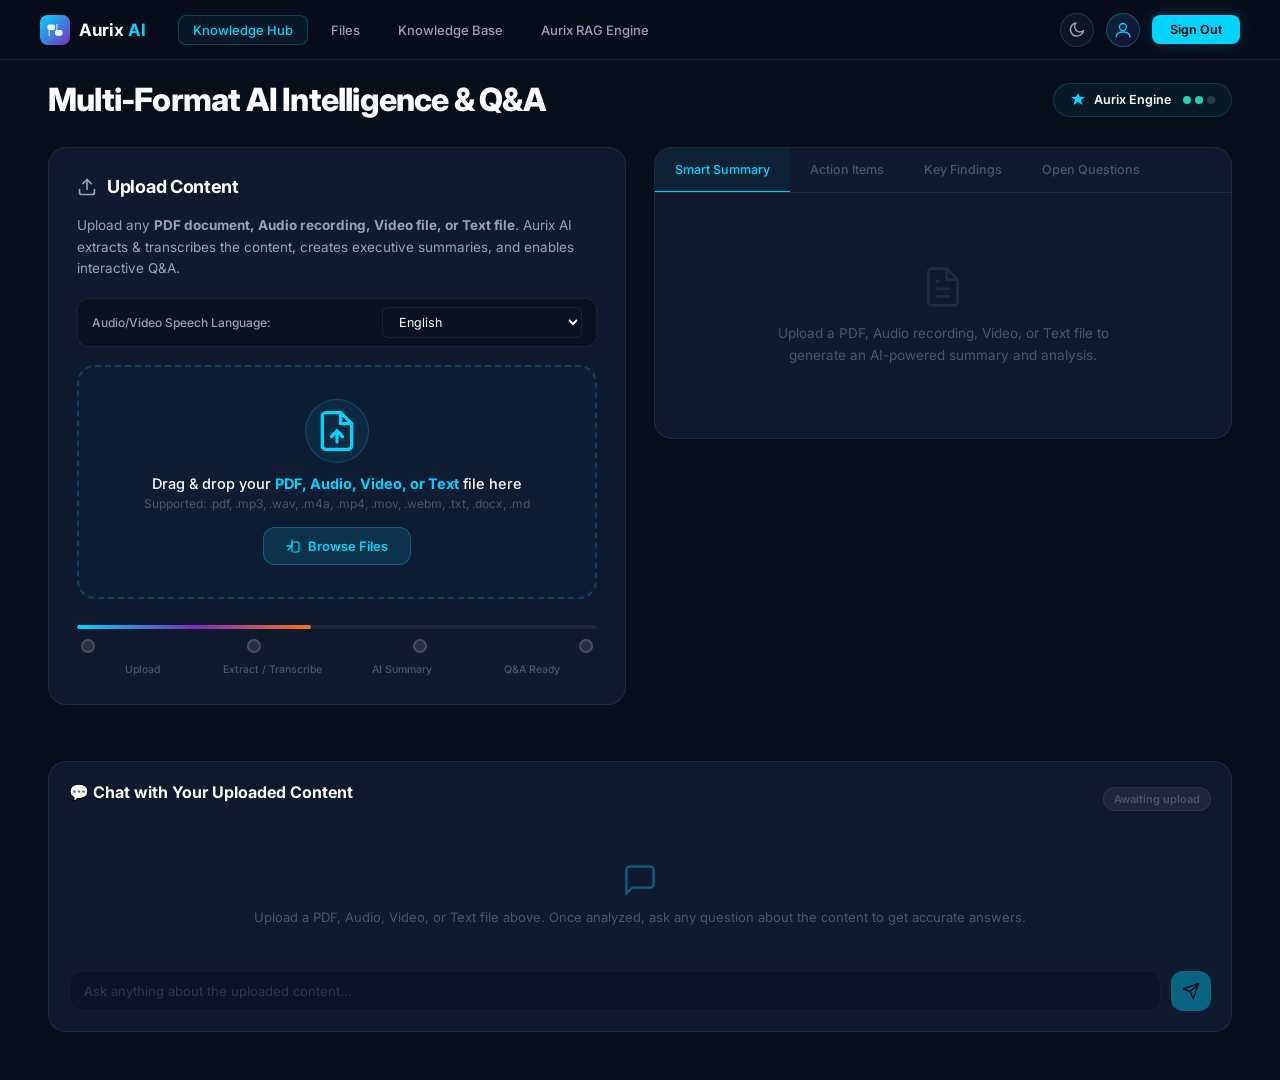
==== commit 3cd8ce72: "style: remove format pills from upload panel" ====
--- a/frontend/dashboard.html
+++ b/frontend/dashboard.html
@@ -82,14 +82,6 @@
         </div>
         <p class="upload-desc">Upload any <strong>PDF document, Audio recording, Video file, or Text file</strong>. Aurix AI extracts &amp; transcribes the content, creates executive summaries, and enables interactive Q&amp;A.</p>
 
-        <!-- Supported Formats Badges -->
-        <div class="format-pills">
-          <span class="format-pill active" title="PDF Documents"><span class="pill-icon">📄</span> PDF (.pdf)</span>
-          <span class="format-pill active" title="Audio Recordings"><span class="pill-icon">🎙️</span> Audio (.mp3, .wav, .m4a)</span>
-          <span class="format-pill active" title="Video Recordings"><span class="pill-icon">🎬</span> Video (.mp4, .mov, .webm)</span>
-          <span class="format-pill active" title="Text Documents"><span class="pill-icon">📝</span> Text (.txt, .docx, .md)</span>
-        </div>
-
         <!-- Language Selector (For Audio / Video Transcription) -->
         <div class="lang-selector-row">
           <label for="lang-select">Audio/Video Speech Language:</label>
